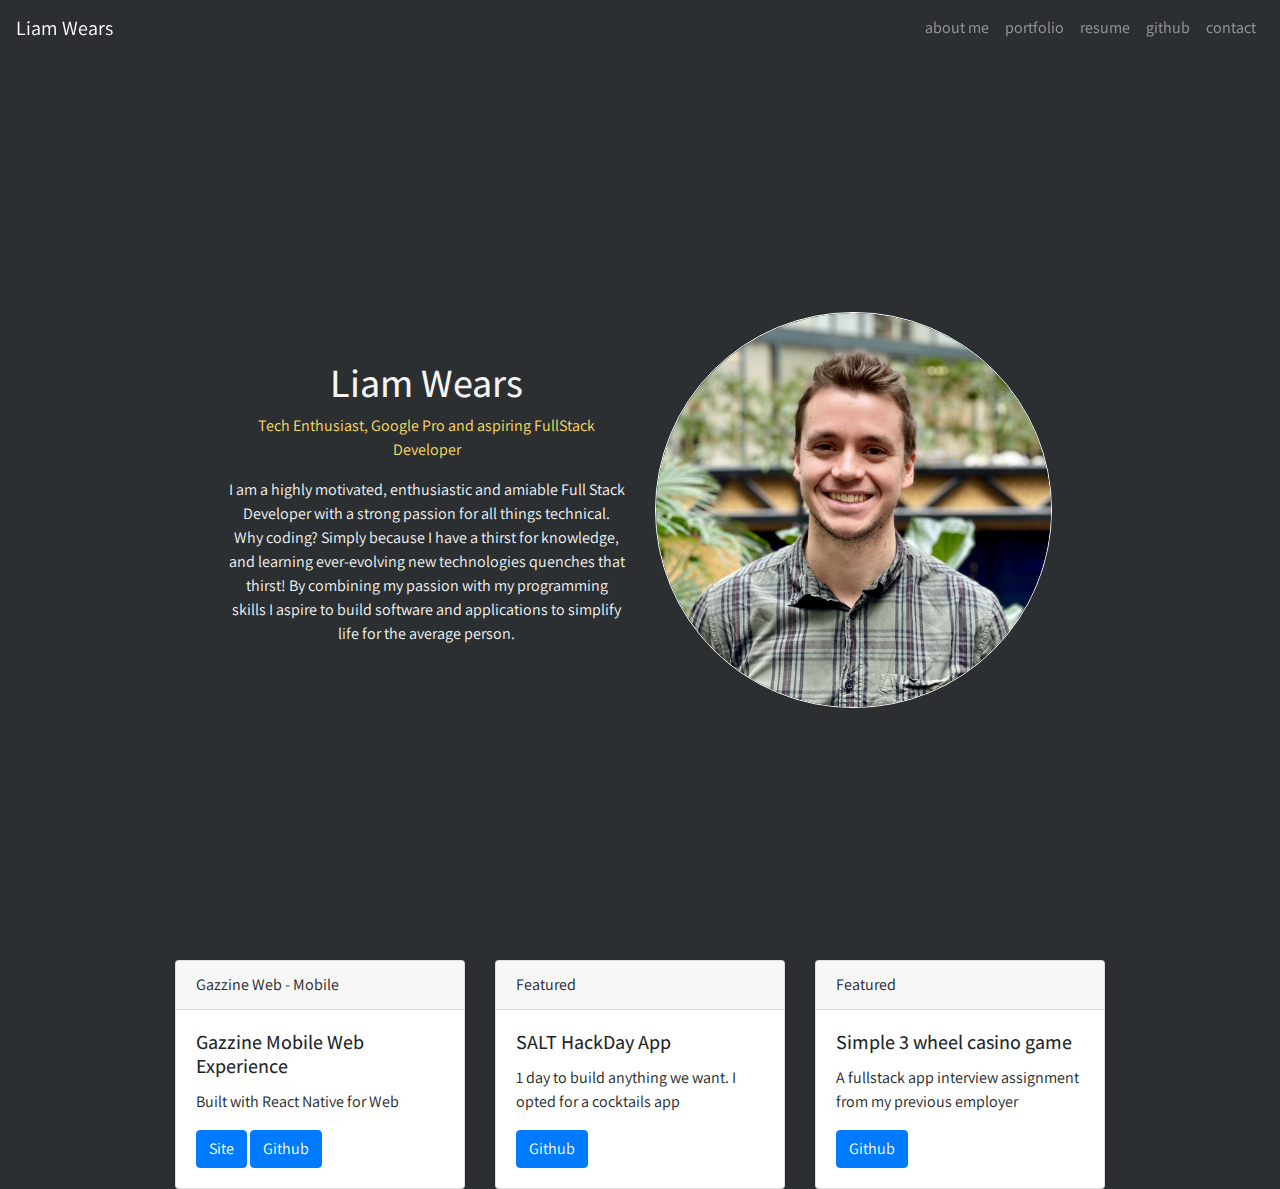
==== index2.html @ e59add60 "updating portfolio with project links" ====
<!DOCTYPE html>
<html lang="en">
  <head>
      <title>Liam Wears: Portfolio</title>
      <meta charset="utf-8">
      <meta name="viewport" content="width=device-width, initial-scale=1">
      <link rel="stylesheet" href="https://use.fontawesome.com/releases/v5.6.3/css/all.css" integrity="sha384-UHRtZLI+pbxtHCWp1t77Bi1L4ZtiqrqD80Kn4Z8NTSRyMA2Fd33n5dQ8lWUE00s/" crossorigin="anonymous">
      <link href="https://fonts.googleapis.com/css?family=Assistant:400,700&display=swap" rel="stylesheet">
      <link rel="stylesheet" href="https://maxcdn.bootstrapcdn.com/bootstrap/4.4.1/css/bootstrap.min.css">
      <link rel="stylesheet" type="text/css" href="styles2.css">
  </head>
  <header>
    <nav class="navbar navbar-expand-md fixed-top navbar-dark bg-transparent" id="navbar">
      <div class="d-flex flex-grow-1">
        <a class="navbar-brand" href="#">Liam Wears</a>
        <button class="navbar-toggler navbar-dark" type="button" data-toggle="collapse" data-target="#main-navigation">
            <span class="navbar-toggler-icon"></span>
        </button>
      </div>
      <div class="collapse navbar-collapse flex-grow-1 text-right" id="main-navigation">
          <ul class ="navbar-nav ml-auto flex-nowrap">
              <li class="nav-item">
                  <a class ="nav-link" href="#p2">about me</a>
              </li>
              <li class="nav-item">
                  <a class ="nav-link" href="#">portfolio</a>
              </li>
              <li class="nav-item">
                  <a class ="nav-link" href="https://github.com/lwears/resume/raw/master/LiamWears_CV.pdf">resume</a>
              </li>
              <li class="nav-item">
                  <a class ="nav-link" href="https://github.com/lwears">github</a>
              </li>
              <li class="nav-item">
                  <a class ="nav-link" href="#">contact</a>
              </li>
          </ul>
      </div>
    </nav>
  </header>
  <body>
    <main>
      <div class="container-fluid">
        <div class="row justify-content-center text-center align-items-center intro">
          <div class="col-4">
            <h1>Liam Wears</h1>
            <p class="text-yellow">Tech Enthusiast, Google Pro and aspiring FullStack Developer</p>
            <p>I am a highly motivated, enthusiastic and amiable Full Stack Developer with a strong passion for all things technical. Why coding? Simply because I have a thirst for knowledge, and learning ever-evolving new technologies quenches that thirst! By combining my passion with my programming skills I aspire to build software and applications to simplify life for the average person.
            </p>
          </div>
          <div class="col-4">
            <img class="img-fluid rounded-circle border border-white" src="images/Liam.png" alt="Liam Wears">
          </div>
        </div>
      </div>

      <div class="container-fluid">
        <div class="row flex-nowrap justify-content-center">
          <div class="col-xs-12 col-sm-3">
            <div class="card">
              <div class="card-header">
                Gazzine Web - Mobile
              </div>
              <div class="card-body">
                <h5 class="card-title">Gazzine Mobile Web Experience</h5>
                <p class="card-text">Built with React Native for Web</p>
                <a href="https://5e8c4b81abcfa657e9180366--salt-project-obi.netlify.com/" class="btn btn-primary">Site</a>
                <a href="https://github.com/Zepheo/gazzine-web" class="btn btn-primary">Github</a>
              </div>
            </div>
          </div>
          <div class="col-xs-12 col-sm-3">
            <div class="card">
              <div class="card-header">
                Featured
              </div>
              <div class="card-body">
                <h5 class="card-title">SALT HackDay App</h5>
                <p class="card-text">1 day to build anything we want. I opted for a cocktails app</p>
                <a href="https://github.com/lwears/hackDayApp" class="btn btn-primary">Github</a>
              </div>
            </div>
          </div>
          <div class="col-xs-12 col-sm-3">
            <div class="card">
              <div class="card-header">
                Featured
              </div>
              <div class="card-body">
                <h5 class="card-title">Simple 3 wheel casino game</h5>
                <p class="card-text">A fullstack app interview assignment from my previous employer</p>
                <a href="https://github.com/lwears/3-wheel-casino-game" class="btn btn-primary">Github</a>
              </div>
            </div>
          </div>
        </div>
      </div>
    </main>
  </body>
</html>
---- styles2.css ----
body {
    font-family: 'Assistant', sans-serif;
    padding-top: 60px;
    background-color: #2b2f31;
}

.navbar-dark .navbar-nav .nav-link:hover {
    color: #ffdc64;
}

.intro {
    height: 100vh;
    color: whitesmoke;
}

.page-one {
    background-color: #25292b;
    color: whitesmoke;
}

.text-yellow {
    color: #ffdc64;
}

/* .card-3 {
	background: #fff;
	border-radius: 2px;
	box-shadow: 0 3px 6px rgba(0, 0, 0, 0.16), 0 3px 6px rgba(0, 0, 0, 0.23);
	margin: 1rem;
	display: inline-block;
	position: relative;
	padding: 1rem;
} */


.fa-github-square {
	color: #ffffff;
}

.fa-github-square:hover {
	color: #ffdc64;
}

.fa-twitter-square {
	color: #ffffff;
}

.fa-twitter:hover {
	color: #38a1f3;
}

.fa-facebook-square {
	color: #ffffff;
}

.fa-facebook-square:hover {
	color: #4267b2;
}

.fa-linkedin {
	color: #ffffff;
}

.fa-linkedin:hover {
	color: #0077b5;
}

.fa-codepen {
	color: #ffffff;
}
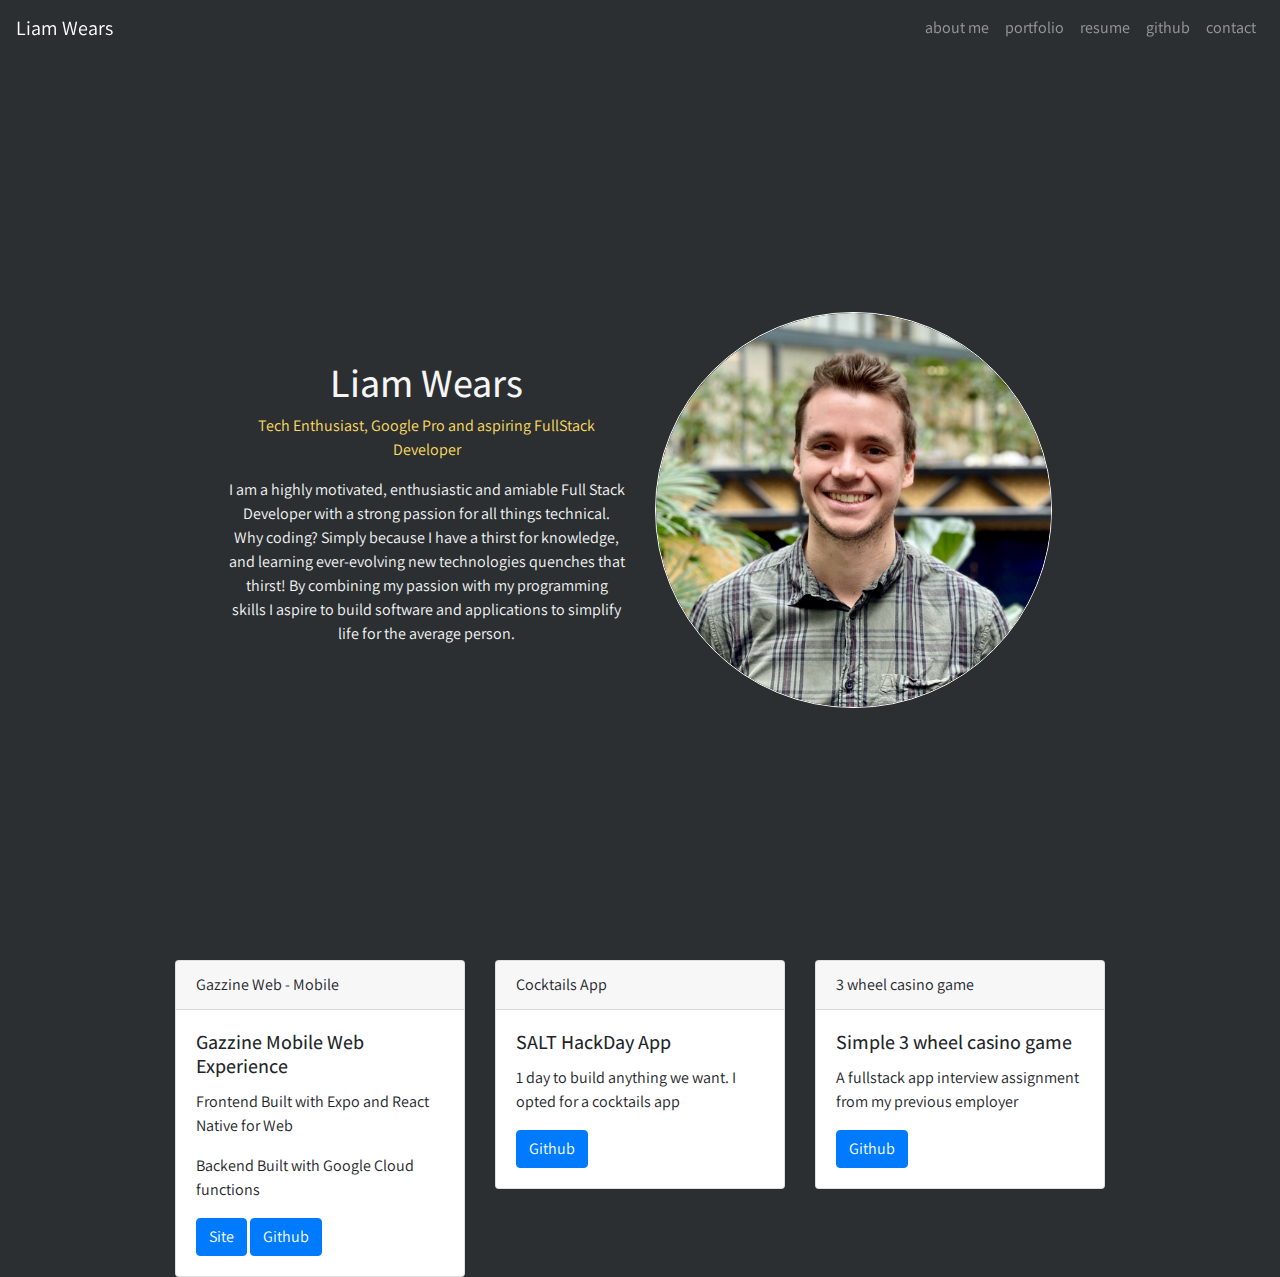
==== commit cc0de67c: "updating portfolio with project links" ====
--- a/index2.html
+++ b/index2.html
@@ -63,7 +63,8 @@
               </div>
               <div class="card-body">
                 <h5 class="card-title">Gazzine Mobile Web Experience</h5>
-                <p class="card-text">Built with React Native for Web</p>
+                <p class="card-text">Frontend Built with Expo and React Native for Web</p>
+                <p class="card-text">Backend Built with Google Cloud functions</p>
                 <a href="https://5e8c4b81abcfa657e9180366--salt-project-obi.netlify.com/" class="btn btn-primary">Site</a>
                 <a href="https://github.com/Zepheo/gazzine-web" class="btn btn-primary">Github</a>
               </div>
@@ -72,7 +73,7 @@
           <div class="col-xs-12 col-sm-3">
             <div class="card">
               <div class="card-header">
-                Featured
+                Cocktails App
               </div>
               <div class="card-body">
                 <h5 class="card-title">SALT HackDay App</h5>
@@ -84,7 +85,7 @@
           <div class="col-xs-12 col-sm-3">
             <div class="card">
               <div class="card-header">
-                Featured
+                3 wheel casino game
               </div>
               <div class="card-body">
                 <h5 class="card-title">Simple 3 wheel casino game</h5>
